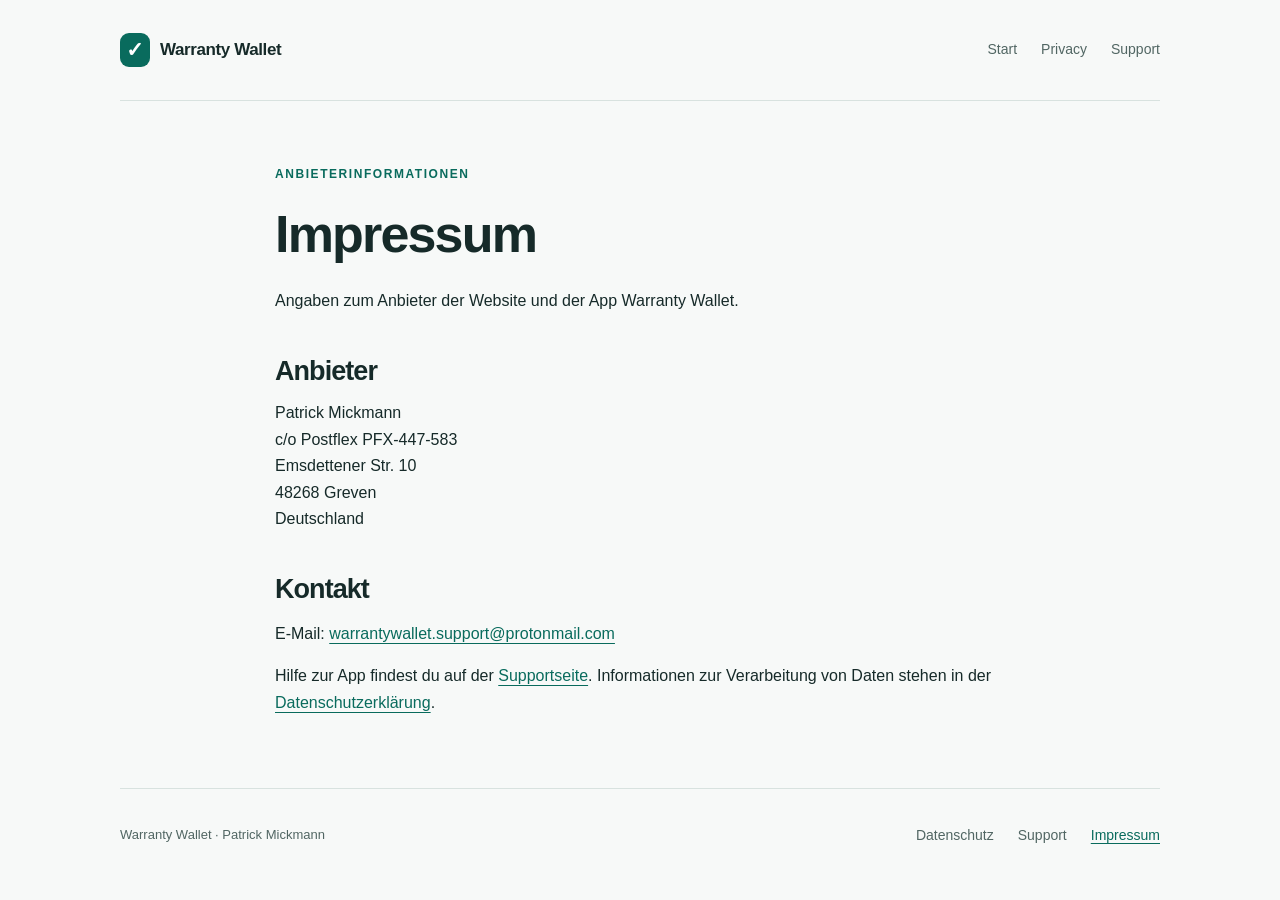
==== impressum/index.html @ e09dae2b "Add legal notice and link it across the website" ====
<!doctype html>
<html lang="de">
<head>
  <meta charset="utf-8">
  <meta name="viewport" content="width=device-width, initial-scale=1">
  <meta name="color-scheme" content="light dark">
  <meta name="description" content="Impressum und Kontaktangaben für Warranty Wallet. Anbieter: Patrick Mickmann.">
  <meta name="referrer" content="no-referrer">
  <title>Impressum – Warranty Wallet</title>
  <link rel="stylesheet" href="../styles.css">
</head>
<body>
<a class="skip" href="#content">Zum Inhalt</a>
<header class="site-header wrap">
  <a class="brand" href="../"><span class="mark" aria-hidden="true">✓</span> Warranty Wallet</a>
  <nav aria-label="Hauptnavigation"><a href="../">Start</a><a href="../privacy/">Privacy</a><a href="../support/">Support</a></nav>
</header>
<main id="content" class="wrap" tabindex="-1">
<article class="document">
  <p class="eyebrow">Anbieterinformationen</p>
  <h1>Impressum</h1>
  <p>Angaben zum Anbieter der Website und der App Warranty Wallet.</p>
  <h2>Anbieter</h2>
  <address>
    Patrick Mickmann<br>
    c/o Postflex PFX-447-583<br>
    Emsdettener Str. 10<br>
    48268 Greven<br>
    Deutschland
  </address>
  <h2>Kontakt</h2>
  <p>E-Mail: <a href="mailto:warrantywallet.support@protonmail.com">warrantywallet.support@protonmail.com</a></p>
  <p>Hilfe zur App findest du auf der <a href="../support/">Supportseite</a>. Informationen zur Verarbeitung von Daten stehen in der <a href="../privacy/">Datenschutzerklärung</a>.</p>
</article>
</main>
<footer class="site-footer wrap"><span>Warranty Wallet · Patrick Mickmann</span><nav aria-label="Weitere Informationen"><a href="../privacy/">Datenschutz</a><a href="../support/">Support</a><a href="../impressum/" aria-current="page">Impressum</a></nav></footer>
</body>
</html>
---- styles.css ----
/* Local system fonts only. No imports, scripts, or remote assets. */
:root { color-scheme: light dark; --bg:#f7f9f8; --surface:#fff; --text:#162a29; --muted:#516663; --line:#d8e2df; --accent:#096b5d; --tint:#e4f2ec; }
* { box-sizing:border-box; }
html { font-family:-apple-system,BlinkMacSystemFont,"Segoe UI",sans-serif; line-height:1.65; -webkit-text-size-adjust:100%; }
body { margin:0; background:var(--bg); color:var(--text); }
a { color:var(--accent); text-underline-offset:.22em; }
a:hover { text-decoration-thickness:2px; }
a:focus-visible,summary:focus-visible { outline:3px solid var(--accent); outline-offset:5px; border-radius:3px; }
.wrap { width:min(100% - 48px, 1040px); margin-inline:auto; }
.site-header { display:flex; align-items:center; justify-content:space-between; gap:24px; padding-block:28px; border-bottom:1px solid var(--line); }
.brand { display:flex; align-items:center; gap:10px; color:var(--text); font-size:17px; font-weight:650; text-decoration:none; letter-spacing:-.4px; }
.mark { display:grid; place-items:center; width:30px; height:34px; border-radius:9px; background:var(--accent); color:var(--surface); font-size:21px; }
nav { display:flex; gap:24px; flex-wrap:wrap; }
nav a { display:inline-flex; align-items:center; min-height:44px; font-size:14px; color:var(--muted); text-decoration:none; }
nav a:hover,nav a[aria-current] { color:var(--accent); text-decoration:underline; }
.hero { padding:88px 0 64px; max-width:810px; }
.eyebrow { color:var(--accent); font-size:12px; font-weight:700; letter-spacing:.13em; text-transform:uppercase; margin:0 0 20px; }
h1,h2,h3 { line-height:1.13; letter-spacing:-.035em; text-wrap:balance; overflow-wrap:anywhere; hyphens:auto; }
h1 { font-size:clamp(40px,6.5vw,72px); font-weight:650; margin:0 0 24px; }
h1 span { color:var(--accent); }
.lead { color:var(--muted); font-size:clamp(18px,2.4vw,22px); max-width:620px; line-height:1.55; }
.store-placeholder { display:inline-block; margin-top:20px; padding:13px 21px; border:1px solid var(--line); border-radius:14px; background:var(--surface); font-size:15px; font-weight:600; }
.small { font-size:14px; color:var(--muted); }
.benefits { display:grid; grid-template-columns:repeat(2,1fr); border-top:1px solid var(--line); gap:0 60px; }
.benefit { padding:28px 0; border-bottom:1px solid var(--line); }
.number { color:var(--accent); font-size:12px; font-variant-numeric:tabular-nums; }
h2 { font-size:27px; margin:14px 0; }
.benefit h2 { font-size:23px; }
.benefit p { color:var(--muted); margin-bottom:0; max-width:420px; }
.note { margin:44px 0 60px; padding:24px 28px; border-radius:18px; background:var(--tint); }
.note p { margin:0; }
.document { max-width:730px; margin:64px auto 72px; }
.document h1 { font-size:clamp(36px,5vw,52px); }
.document h2 { margin-top:42px; }
.document h3 { font-size:22px; margin-top:32px; }
.document p { overflow-wrap:anywhere; }
.document address { font-style:normal; overflow-wrap:anywhere; }
.language-nav { display:flex; gap:24px; padding:12px 0; }
.policy-language { scroll-margin-top:20px; }
.policy-language + .policy-language { border-top:1px solid var(--line); margin-top:52px; }
.placeholder { overflow-wrap:anywhere; font-family:inherit; font-size:.95em; background:var(--tint); padding:2px 6px; border-radius:5px; }
details { border-bottom:1px solid var(--line); padding:20px 0; }
summary { cursor:pointer; font-size:18px; font-weight:600; line-height:1.45; }
details p { color:var(--muted); }
.site-footer { display:flex; justify-content:space-between; align-items:center; gap:20px; border-top:1px solid var(--line); padding-block:24px 32px; font-size:13px; color:var(--muted); }
.skip { position:absolute; top:8px; left:12px; padding:10px; background:var(--surface); transform:translateY(-200%); }
.skip:focus { transform:none; }
@media (prefers-color-scheme:dark) { :root { --bg:#101a19; --surface:#1b2926; --text:#eef4f1; --muted:#adbfba; --line:#354741; --accent:#89ddbd; --tint:#20382f; } }
@media (max-width:600px) { .wrap { width:calc(100% - 36px); } .site-header { align-items:flex-start; flex-direction:column; gap:10px; padding-block:20px 12px; } nav { gap:24px; } .hero { padding:52px 0 40px; } .benefits { grid-template-columns:1fr; } .benefit { padding:22px 0; } .document { margin-top:40px; } .note { padding:22px; } .site-footer { align-items:flex-start; flex-direction:column; gap:4px; } }
@media print { .site-header,.site-footer,.skip,.language-nav { display:none; } body { background:white; color:black; } .wrap { width:100%; } .document { max-width:none; margin:0; } }
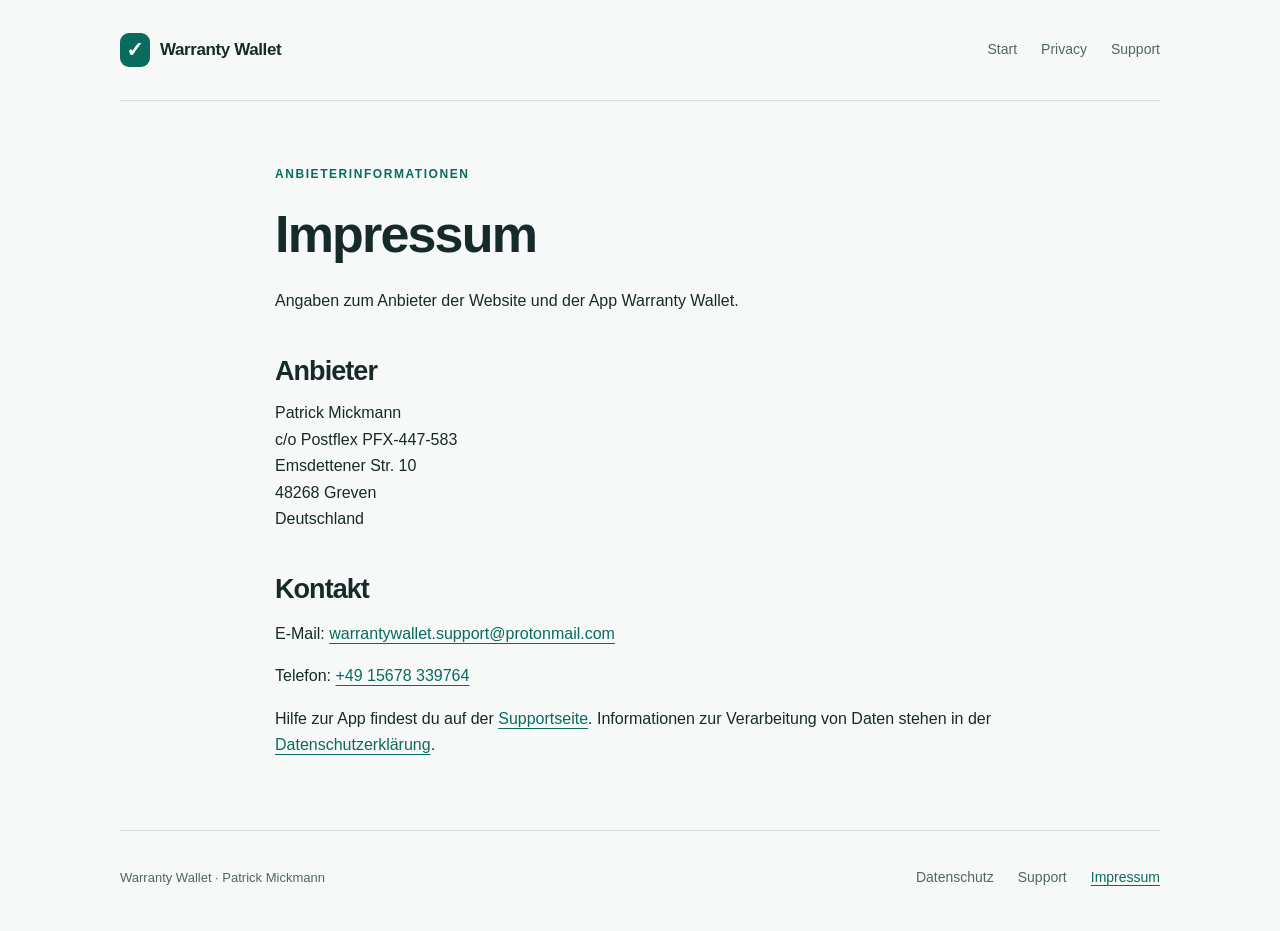
==== commit 06a30b74: "Add dedicated support phone number" ====
--- a/impressum/index.html
+++ b/impressum/index.html
@@ -30,6 +30,7 @@
   </address>
   <h2>Kontakt</h2>
   <p>E-Mail: <a href="mailto:warrantywallet.support@protonmail.com">warrantywallet.support@protonmail.com</a></p>
+  <p>Telefon: <a href="tel:+4915678339764">+49 15678 339764</a></p>
   <p>Hilfe zur App findest du auf der <a href="../support/">Supportseite</a>. Informationen zur Verarbeitung von Daten stehen in der <a href="../privacy/">Datenschutzerklärung</a>.</p>
 </article>
 </main>
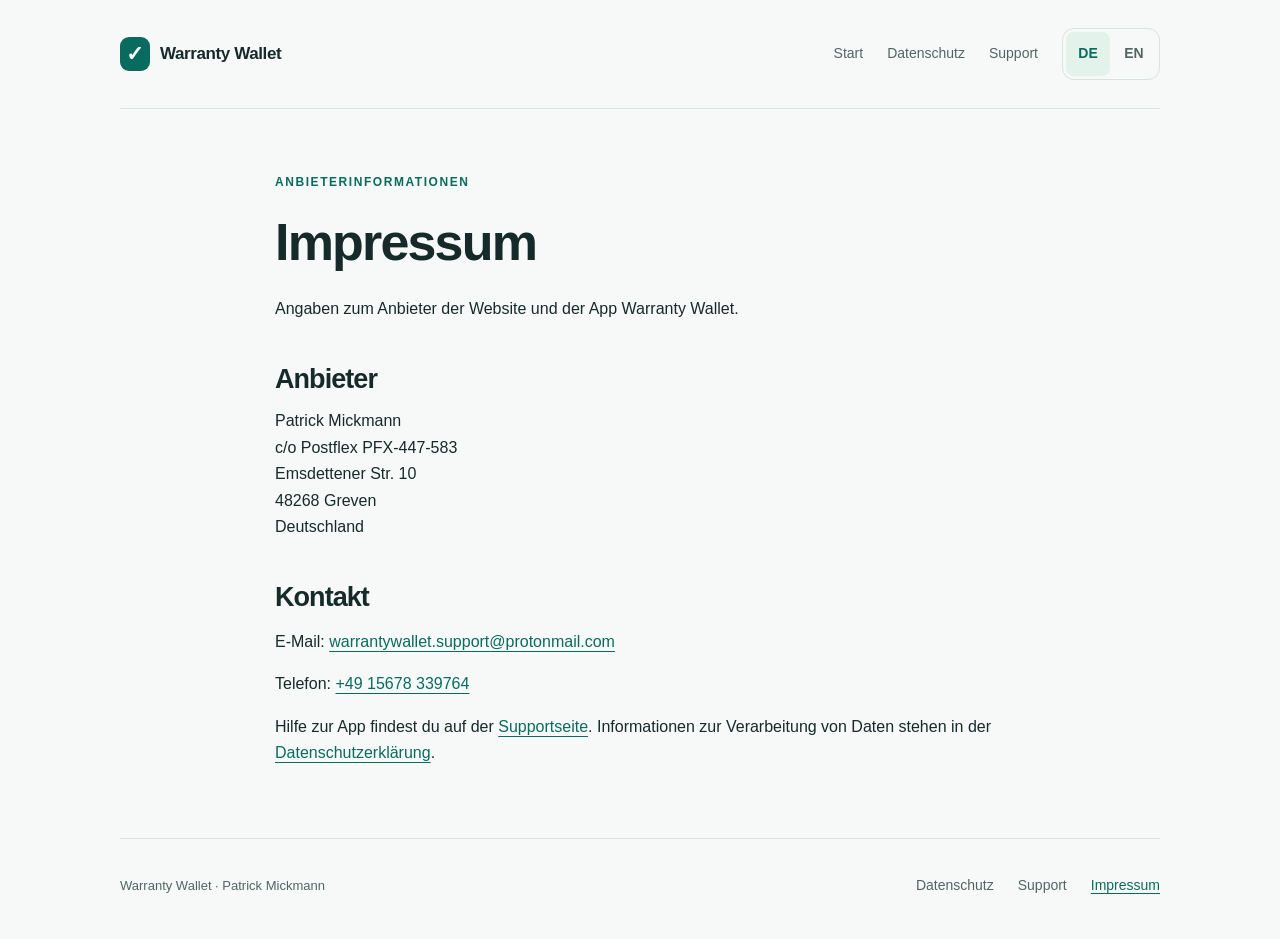
==== commit e96e8693: "Add English pages and DE/EN language navigation" ====
--- a/impressum/index.html
+++ b/impressum/index.html
@@ -8,13 +8,12 @@
   <meta name="referrer" content="no-referrer">
   <title>Impressum – Warranty Wallet</title>
   <link rel="stylesheet" href="../styles.css">
+  <link rel="alternate" hreflang="de" href="./">
+  <link rel="alternate" hreflang="en" href="../en/impressum/">
 </head>
 <body>
 <a class="skip" href="#content">Zum Inhalt</a>
-<header class="site-header wrap">
-  <a class="brand" href="../"><span class="mark" aria-hidden="true">✓</span> Warranty Wallet</a>
-  <nav aria-label="Hauptnavigation"><a href="../">Start</a><a href="../privacy/">Privacy</a><a href="../support/">Support</a></nav>
-</header>
+<header class="site-header wrap"><a class="brand" href="../"><span class="mark" aria-hidden="true">✓</span> Warranty Wallet</a><div class="header-controls"><nav aria-label="Hauptnavigation"><a href="../">Start</a><a href="../privacy/">Datenschutz</a><a href="../support/">Support</a></nav><nav class="language-switch" aria-label="Sprache wählen"><a href="./" lang="de" hreflang="de" aria-label="Deutsch" aria-current="true">DE</a><a href="../en/impressum/" lang="en" hreflang="en" aria-label="English">EN</a></nav></div></header>
 <main id="content" class="wrap" tabindex="-1">
 <article class="document">
   <p class="eyebrow">Anbieterinformationen</p>
@@ -34,6 +33,6 @@
   <p>Hilfe zur App findest du auf der <a href="../support/">Supportseite</a>. Informationen zur Verarbeitung von Daten stehen in der <a href="../privacy/">Datenschutzerklärung</a>.</p>
 </article>
 </main>
-<footer class="site-footer wrap"><span>Warranty Wallet · Patrick Mickmann</span><nav aria-label="Weitere Informationen"><a href="../privacy/">Datenschutz</a><a href="../support/">Support</a><a href="../impressum/" aria-current="page">Impressum</a></nav></footer>
+<footer class="site-footer wrap"><span>Warranty Wallet · Patrick Mickmann</span><nav aria-label="Weitere Informationen"><a href="../privacy/">Datenschutz</a><a href="../support/">Support</a><a href="./" aria-current="page">Impressum</a></nav></footer>
 </body>
 </html>
--- a/styles.css
+++ b/styles.css
@@ -48,3 +48,10 @@
 @media (prefers-color-scheme:dark) { :root { --bg:#101a19; --surface:#1b2926; --text:#eef4f1; --muted:#adbfba; --line:#354741; --accent:#89ddbd; --tint:#20382f; } }
 @media (max-width:600px) { .wrap { width:calc(100% - 36px); } .site-header { align-items:flex-start; flex-direction:column; gap:10px; padding-block:20px 12px; } nav { gap:24px; } .hero { padding:52px 0 40px; } .benefits { grid-template-columns:1fr; } .benefit { padding:22px 0; } .document { margin-top:40px; } .note { padding:22px; } .site-footer { align-items:flex-start; flex-direction:column; gap:4px; } }
 @media print { .site-header,.site-footer,.skip,.language-nav { display:none; } body { background:white; color:black; } .wrap { width:100%; } .document { max-width:none; margin:0; } }
+
+/* Explicit language links need no cookies or JavaScript. */
+.header-controls { display:flex; align-items:center; justify-content:space-between; flex-wrap:wrap; gap:12px 24px; }
+.language-switch { gap:2px; padding:3px; border:1px solid var(--line); border-radius:12px; }
+.language-switch a { justify-content:center; min-width:44px; padding:0 9px; border-radius:8px; font-weight:600; }
+.language-switch a[aria-current] { background:var(--tint); color:var(--accent); text-decoration:none; }
+@media (max-width:760px) { .site-header { flex-wrap:wrap; } .header-controls { width:100%; } }
